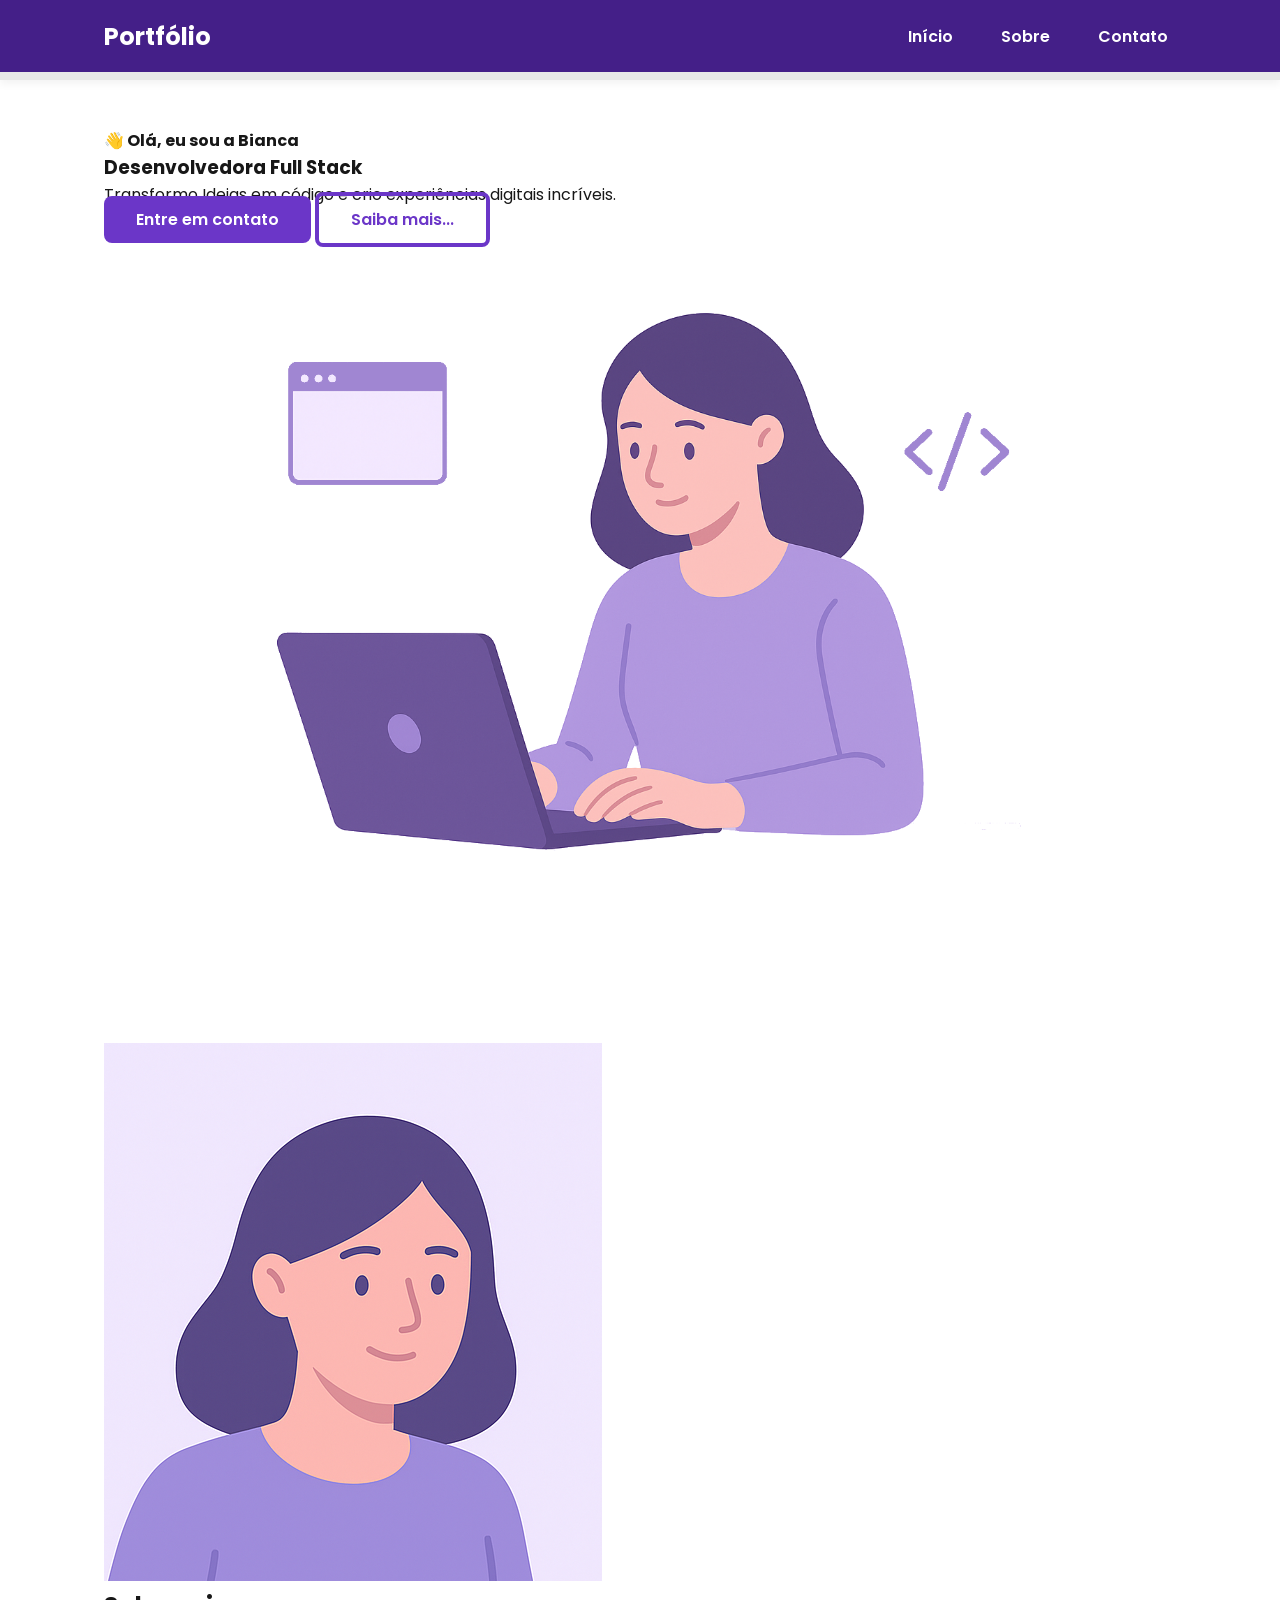
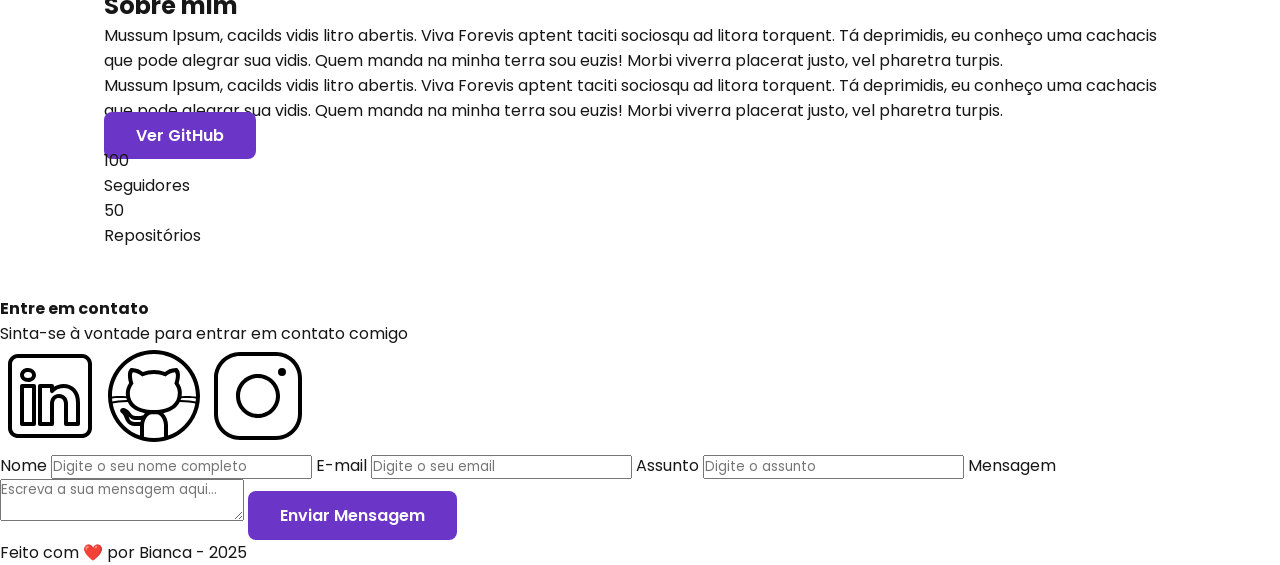
==== index.html @ 16241d45 ":sparkles: css" ====
<!DOCTYPE html>
<html lang="pt-br">
<head>  

    <!-- Servidores de Fontes do Google -->
    <link rel="preconnect" href="https://fonts.googleapis.com">
    <link rel="preconnect" href="https://fonts.gstatic.com" crossorigin>
 
    <!-- Fonte do Google - Poppins -->
    <link href="https://fonts.googleapis.com/css2?family=Poppins&display=swap" rel="stylesheet">

    <!-- Padrão do Caracteres -->
    <meta charset="UTF-8">
    <meta name="viewport" content="width=device-width, initial-scale=1.0">
    <!-- Meta tags Essenciais -->
    <meta name ="author" content="Bianca Silva">
    <meta name ="description" content="Portfólio de Bianca Silva, desenvolvedora Full Stack. Conheça meus projetos e entre em contato!">
    <!-- Para fazer otimização da busca pelo index (1° página) e depois segue para as demais (subpáginas) -->
    <meta name="robots" content="index, follow"> 
    <!-- Ícone do lado do nome do site (URL) -->
    <link rel="icon" type="image/svg+xml" href="./assets/img/favicon.svg">

    <!-- Link para o arquivo CSS -->
    <link rel="stylesheet" href="./assets/css/styles.css">

    <!-- Título da página -->
    <title>Portfólio da Bianca</title>
</head>
<body>
    <!-- Navbar - Menu -->
    <!-- Duas classes para serem posteriormente configuradas -->
    <header class="flex menu_container">
        <!-- Parte interna do menu -->
        <article class="menu_content">
            <div id="titulo">
                <!-- Para quando clicar, volte no início do site, "a" é para links -->
                <a href="#">Portfólio</a>    
            </div>

            <!-- Barra de Navegador -->
            <nav>
                <ul class="flex menu_list">
                    <!-- Para que parte vai passar, hero, primeira página/coisa que aparece no site -->
                    <li><a href="#hero">Início</a></li>
                    <li><a href="#about">Sobre</a></li>
                    <li><a href="#contact">Contato</a></li>
                </ul>
            </nav>
        </article>
    </header>

    <!-- Área Principal do Site -->
    <main>
        <section id="hero" class="hero_container">

            <article class="hero_content">
                <h4>👋 Olá, eu sou a Bianca</h4>
                <h1>Desenvolvedora Full Stack</h1>
                <p>Transformo Ideias em código e crio experiências digitais incríveis.</p>
                <div class="hero_buttons">
                    <!-- # faz "referência à" -->
                    <a href="#contact" class="botao">Entre em contato</a>
                    <!-- Botão sem preenchimento -->
                    <a href="#about" class="botao-outline">Saiba mais...</a>
                </div>
            </article>
            <figure class="hero_image">
                <!-- Texto alternativo caso a imagem não esteja aparecendo - "alt=""" -->
                <img 
                    src="./assets/img/dev_woman.svg" 
                    alt="Ilustração de uma desenvolvedora trabalhando em um laptop."
                    class="ilustracao float-animation">
            </figure>
        </section>
    
        <section id="about" class="about_container">
            <figure class="about_image">
                <!-- Texto alternativo caso a imagem não esteja aparecendo - "alt=""" -->
                <img 
                    src="./assets/img/avatar_dev_woman.svg" 
                    alt="Foto da pessoa desenvolvedora.">
            </figure>

            <article class="about_content">
                <h2>Sobre mim</h2>
                <p>Mussum Ipsum, cacilds vidis litro abertis.  Viva Forevis aptent taciti sociosqu ad litora torquent. Tá deprimidis, eu conheço uma cachacis que pode alegrar sua vidis. Quem manda na minha terra sou euzis! Morbi viverra placerat justo, vel pharetra turpis.</p>
                <p>Mussum Ipsum, cacilds vidis litro abertis.  Viva Forevis aptent taciti sociosqu ad litora torquent. Tá deprimidis, eu conheço uma cachacis que pode alegrar sua vidis. Quem manda na minha terra sou euzis! Morbi viverra placerat justo, vel pharetra turpis.</p>
            
                <div class="about_stats">
                    <!-- # pois trará direto do github posteriormente -->
                    <!-- _blank - abrir numa nova aba -->
                    <a href="#" target="_blank" class="botao">Ver GitHub</a>
                    <div class="stat-item">
                        <p class="stat-number">100</p> 
                        <p class="stat-label">Seguidores</p>   
                    </div>
                    <div class="stat-item">
                        <p class="stat-number">50</p> 
                        <p class="stat-label">Repositórios</p>   
                    </div>
                </div>
            </article>
        </section>

        <section id="contact">
            <article class="contact_info">
                <h4>Entre em contato</h4>
                <p>Sinta-se à vontade para entrar em contato comigo</p>
                <div class="social_container">
                    <a href="#" target="_blank" class="social_icon">
                        <img 
                            src="./assets/img/linkedin.svg"
                            alt="Link para o LinkedIn"
                        >
                    </a>
                        <a href="#" target="_blank" class="social_icon">
                        <img 
                            src="./assets/img/github.svg"
                            alt="Link para o GitHub"
                        >
                    </a>
                        <a href="#" target="_blank" class="social_icon">
                        <img 
                            src="./assets/img/instagram.svg"
                            alt="Link para o Instagram"
                        >
                    </a>
                </div>
            </article>

            <form id="formulario">
                <!-- Título do input -->
                <label for="nome">Nome</label>
                <input id="nome" name="nome" type="text" placeholder="Digite o seu nome completo">
                <!-- Para exibir mensagem de erro, embaixo do input -->
                <span id="txtNome"></span>

                <label for="email">E-mail</label>
                <input id="email" name="email" type="email" placeholder="Digite o seu email">
                <span id="txtEmail"></span>

                <label for="assunto">Assunto</label>
                <input id="assunto" name="assunto" type="text" placeholder="Digite o assunto">
                <span id="txtAssunto"></span>

                <!-- Caixa de texto maior, para mais texto -->
                <!-- Tem como colocar atributos como col="" e rows="" para estabelecer o tanto de colunas e linhas, respectivamente -->
                <label for="mensagem">Mensagem</label>
                <textarea id="mensagem" name="mensagem" placeholder="Escreva a sua mensagem aqui..."></textarea>

                <button class="botao" type="submit">Enviar Mensagem</button>
            </form>
        </section>
    </main>

    <!-- Rodapé do Site -->
    <footer>
        Feito com ❤️ por Bianca - 2025
    </footer>
</body>
</html>
---- assets/css/styles.css ----
/* Configurar todas as regras do CSS */

/* Reset no navegador para começar estilização do zero */
*{
    margin: 0;
    padding: 0;
    box-sizing: border-box;  /* Respeitar o tamanho do navegador */
    /* Tirar o sublinhado dos links */
    text-decoration: none;
    outline: none;
    font-family: "Poppins", sans-serif; /* Sans-serif caso a poppins não funcione/esteja disponível */
}

/* Variáveis para cores e sombras */
:root {
    /* Cores */
    --purple-50:  #f4eaff; 
    --purple-100: #e9dcfa; 
    --purple-200: #cdb3f0; 
    --purple-300: #b186e5; 
    --purple-400: #9460db; 
    --purple-500: #6b36c8; 
    --purple-600: #5b2ca0; 
    --purple-700: #4c2177; 
    --purple-800: #441f88; 
    --purple-900: #2a0e4d; 
    --gray-100: #f5f5f5;
    --gray-200: #e8e8e8;
    --gray-400: #505861;
    --black-800: #171717;
    --white: #ffffff;
    --error: #e63946;
 
    /* Sombras */
    --shadow-sm: 0 0.25rem 0.5rem #0000000D;
    --shadow-md: 0 0.25rem 0.75rem #6B36C84D;
    --shadow-lg: 0 0.5rem 1.5rem #6B36C833;
    --shadow-focus: 0 0 0 0.25rem #6B36C81A;
}

/* Estilos globais */

/* Em tags */
html{
    scroll-behavior: smooth; /* Deixar a rolagem da tela mais soft */
}

body{
    display: flex;
    flex-direction: column; /* Direção da organização dos elementos */
    min-height: 100vh; /* Altura mínima do navegador, ocupar no mínimo 100% da view height */
    background-color: var(--white);
    color: var(--black-800); /* Cor das letras */
}

main{
    /* Permite escalabilidade, respeitando o tam do contêiner, cresça ou diminuia de acordo com o espaço disponível */
    flex: 1;
}

/* Alterar o Cursor de todos links e botões */
a, button{
    cursor: pointer;
}

/* Botões (classes) */
.botao,
.botao-outline{
    padding: 0.75rem 2rem;
    border-radius: 0.5rem; /* Arredondamento */
    font-size: 1rem;
    font-weight: 600; /* O quanto será negritada */ 
    text-align: center;
    transition: all 0.3s ease; /* Transiçaõ de cores no botão */
}

.botao{
    border: none;
    color: var(--white);
    background-color: var(--purple-500);
}

.botao:hover{
    background-color: var(--purple-800);
    box-shadow: var(--shadow-md);
    transform: translateY(0.25rem)
}

.botao-outline{
    border: 0.25rem solid var(--purple-500);
    color: var(--purple-500);
    background-color: transparent;
}

.botao-outline:hover{
    background-color: var(--purple-500);
    color: var(--white);
    box-shadow: var(--shadow-md);
    transform: translateY(0.25rem)
}

/* Menu */
.menu_container{
    position: sticky;
    top: 0;
    width: 100%;
    height: 5rem;
    background-color: var(--purple-800);
    border-bottom: 0.5rem solid var(--gray-200);
    box-shadow: var(--shadow-sm);
    z-index: 1000; /* Mantê-la sempre acima de todas outras */
}

.menu_content{
    display: flex;
    justify-content: space-between; /* Em relação à vertical */
    align-items: center;
    width: 70rem;
    height: 100%;
    padding: 0 1.5rem;
    margin: 0 auto;
}

/* Configurar link do box container */
.menu_container a{
    font-weight: 600;
    color: var(--white);
    transition: color 0.3s ease;
}

.menu_container a:hover{
    color: var(--purple-200);
}

/* Div do texto */
#titulo a{
    font-size: 1.5rem;
    font-weight: 700;
}

.menu_list{
    display: flex;
    list-style: none;
    gap: 2rem;
}

.menu_list a{
    padding: 0.5rem;
}

/* Seções - Estilos Comuns */

.hero_container,
.about_container,
.contact_container{
    max-width: 70rem;
    margin: 0 auto;
    padding: 3rem 1.5rem;
    scroll-margin-top: 6rem;
}

/* Seção Hero */

.hero_image{
    flex: 1;
    display: flex;
    justify-content: center;
    align-items: center;
}

.ilustracao{
    width: 100%;
    max-width: 100%;
    border-radius: 2rem;
}
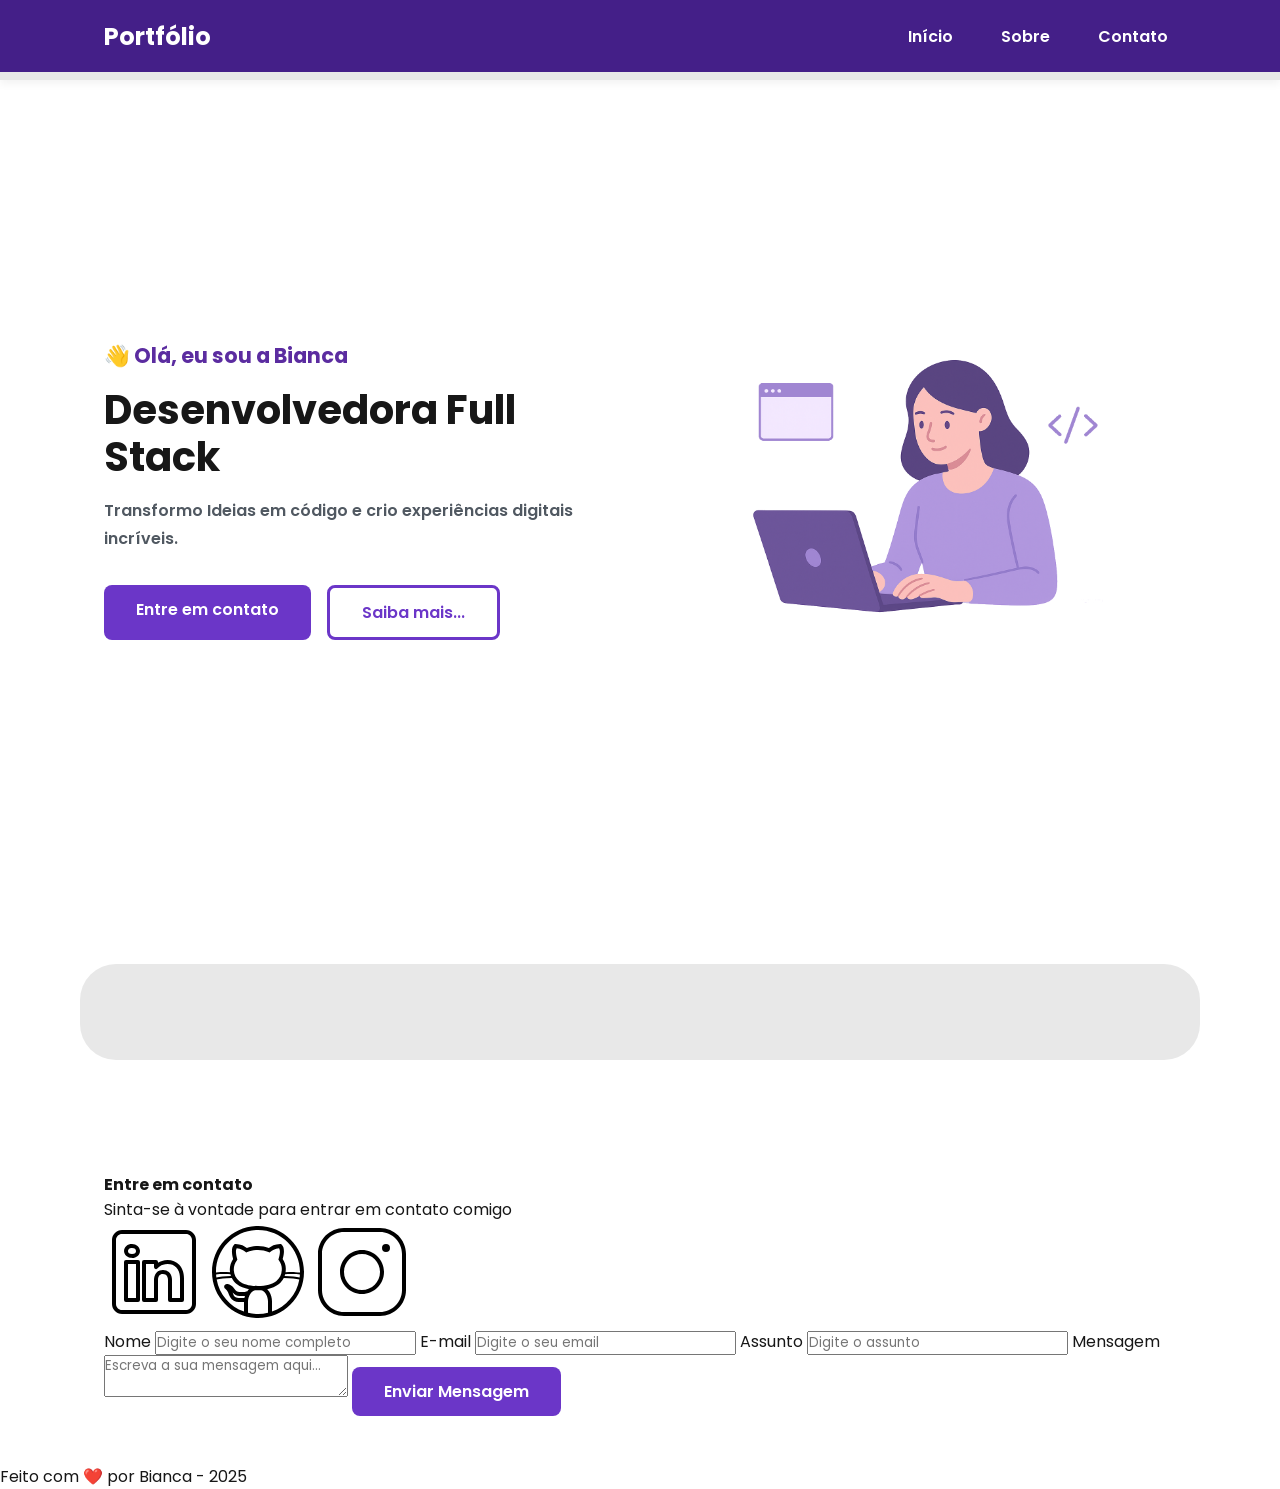
==== commit 47b337dc: ":sparkles: Edição CSS da seções Hero e About" ====
--- a/index.html
+++ b/index.html
@@ -74,35 +74,10 @@
         </section>
     
         <section id="about" class="about_container">
-            <figure class="about_image">
-                <!-- Texto alternativo caso a imagem não esteja aparecendo - "alt=""" -->
-                <img 
-                    src="./assets/img/avatar_dev_woman.svg" 
-                    alt="Foto da pessoa desenvolvedora.">
-            </figure>
 
-            <article class="about_content">
-                <h2>Sobre mim</h2>
-                <p>Mussum Ipsum, cacilds vidis litro abertis.  Viva Forevis aptent taciti sociosqu ad litora torquent. Tá deprimidis, eu conheço uma cachacis que pode alegrar sua vidis. Quem manda na minha terra sou euzis! Morbi viverra placerat justo, vel pharetra turpis.</p>
-                <p>Mussum Ipsum, cacilds vidis litro abertis.  Viva Forevis aptent taciti sociosqu ad litora torquent. Tá deprimidis, eu conheço uma cachacis que pode alegrar sua vidis. Quem manda na minha terra sou euzis! Morbi viverra placerat justo, vel pharetra turpis.</p>
-            
-                <div class="about_stats">
-                    <!-- # pois trará direto do github posteriormente -->
-                    <!-- _blank - abrir numa nova aba -->
-                    <a href="#" target="_blank" class="botao">Ver GitHub</a>
-                    <div class="stat-item">
-                        <p class="stat-number">100</p> 
-                        <p class="stat-label">Seguidores</p>   
-                    </div>
-                    <div class="stat-item">
-                        <p class="stat-number">50</p> 
-                        <p class="stat-label">Repositórios</p>   
-                    </div>
-                </div>
-            </article>
         </section>
 
-        <section id="contact">
+        <section id="contact" class="contact_container">
             <article class="contact_info">
                 <h4>Entre em contato</h4>
                 <p>Sinta-se à vontade para entrar em contato comigo</p>
@@ -157,5 +132,9 @@
     <footer>
         Feito com ❤️ por Bianca - 2025
     </footer>
+
+    <!-- Adicionar o Script do JS aqui, para entender que precisa desse arquivo para executar o código -->
+    <script src="./assets/js/scripts.js"></script>
+
 </body>
 </html>
--- a/assets/css/styles.css
+++ b/assets/css/styles.css
@@ -63,7 +63,7 @@
     cursor: pointer;
 }
 
-/* Botões (classes) */
+/* Botões (classes), mais gerais para ambos */
 .botao,
 .botao-outline{
     padding: 0.75rem 2rem;
@@ -71,23 +71,25 @@
     font-size: 1rem;
     font-weight: 600; /* O quanto será negritada */ 
     text-align: center;
-    transition: all 0.3s ease; /* Transiçaõ de cores no botão */
-}
-
+    transition: all 0.3s ease; /* Transição de cores no botão, ease é de forma mais tranquila */
+}
+
+/* Mais específicos do botão colorido */
 .botao{
     border: none;
     color: var(--white);
     background-color: var(--purple-500);
 }
 
+/* Pseudoclasse para quando há efeitos */
 .botao:hover{
     background-color: var(--purple-800);
     box-shadow: var(--shadow-md);
-    transform: translateY(0.25rem)
+    transform: translateY(0.25rem) /* Para o botão mexer quando passar em cima */
 }
 
 .botao-outline{
-    border: 0.25rem solid var(--purple-500);
+    border: 0.20rem solid var(--purple-500);
     color: var(--purple-500);
     background-color: transparent;
 }
@@ -96,14 +98,14 @@
     background-color: var(--purple-500);
     color: var(--white);
     box-shadow: var(--shadow-md);
-    transform: translateY(0.25rem)
+    transform: translateY(0.25rem) /* Negativo vai para cima e positivo vai para baixo */
 }
 
 /* Menu */
 .menu_container{
-    position: sticky;
-    top: 0;
-    width: 100%;
+    position: sticky; /* Deixá-lo fixo */
+    top: 0; /* Deixá-lo fixo no topo */ 
+    width: 100%; /* Ocupação da área disponível */
     height: 5rem;
     background-color: var(--purple-800);
     border-bottom: 0.5rem solid var(--gray-200);
@@ -161,6 +163,46 @@
 
 /* Seção Hero */
 
+.hero_container {
+    min-height: calc(100vh - 5rem);
+    display: flex;
+    align-items: center;
+    gap: 4rem;
+}
+
+.hero_content{
+    display: flex;
+    flex: 1;
+    flex-direction: column;
+    gap: 1rem;
+}
+
+.hero_content h4{
+    color: var(--purple-600);
+    font-weight: 650;
+    font-size: 1.30rem;
+}
+
+.hero_content h1{
+    color: var(--black-800);
+    font-weight: 700;
+    font-size: 2.50rem;
+    line-height: 2.95rem;
+}
+
+.hero_content p{
+    color: var(--gray-400);
+    font-weight: 575;
+    font-size: 1rem;
+    line-height: 1.75rem;
+}
+
+.hero_buttons{
+    display: flex;
+    gap: 1rem;
+    margin-top: 1rem;
+}
+
 .hero_image{
     flex: 1;
     display: flex;
@@ -174,3 +216,76 @@
     border-radius: 2rem;
 }
 
+.about_container{
+    margin: 4rem auto;
+    display: flex;
+    align-items: center;
+    gap: 4rem;
+    background-color: var(--gray-200);
+    border-radius: 2.25rem;
+}
+
+.about_image{
+    flex: 0 0 17rem;
+}
+
+.about_image img{
+    width: 100%;
+    border: 0.20rem solid var(--purple-500);
+    border-radius: 50%;
+}
+
+.about_content h2{
+    font-size: 2.5rem;
+    color: var(--purple-600);
+    font-weight: 700;
+    margin-bottom: 1rem;
+}
+
+.about_content p{
+    font-size: 1rem;
+    color: var(--gray-400);
+    font-weight: 570;
+    line-height: 1.75rem;
+    text-align: justify;
+    margin-bottom: 1rem;
+}
+
+.about_stats {
+    display: flex;
+    gap: 2rem;
+    margin-top: 2rem;
+    align-items: center;
+}
+
+.about_stats .botao {
+    margin-right: auto;
+}
+
+.stat-item {
+    text-align: center;
+}
+
+.stats-wrapper {
+    display: flex;
+    flex-direction: row;
+    gap: 2rem;
+    margin-top: 2rem;
+}
+
+.stats-wrapper .stat-number {
+    font-size: 1.5rem;
+    font-weight: 700;
+    text-align: center;
+    color: var(--purple-500);
+    margin-bottom: 0;
+}
+
+.stats-wrapper .stat-label {
+    font-size: 0.75rem;
+    color: var(--gray-400);
+    text-align: center;
+    margin-bottom: 0;
+}
+
+/* Seção de Contato */
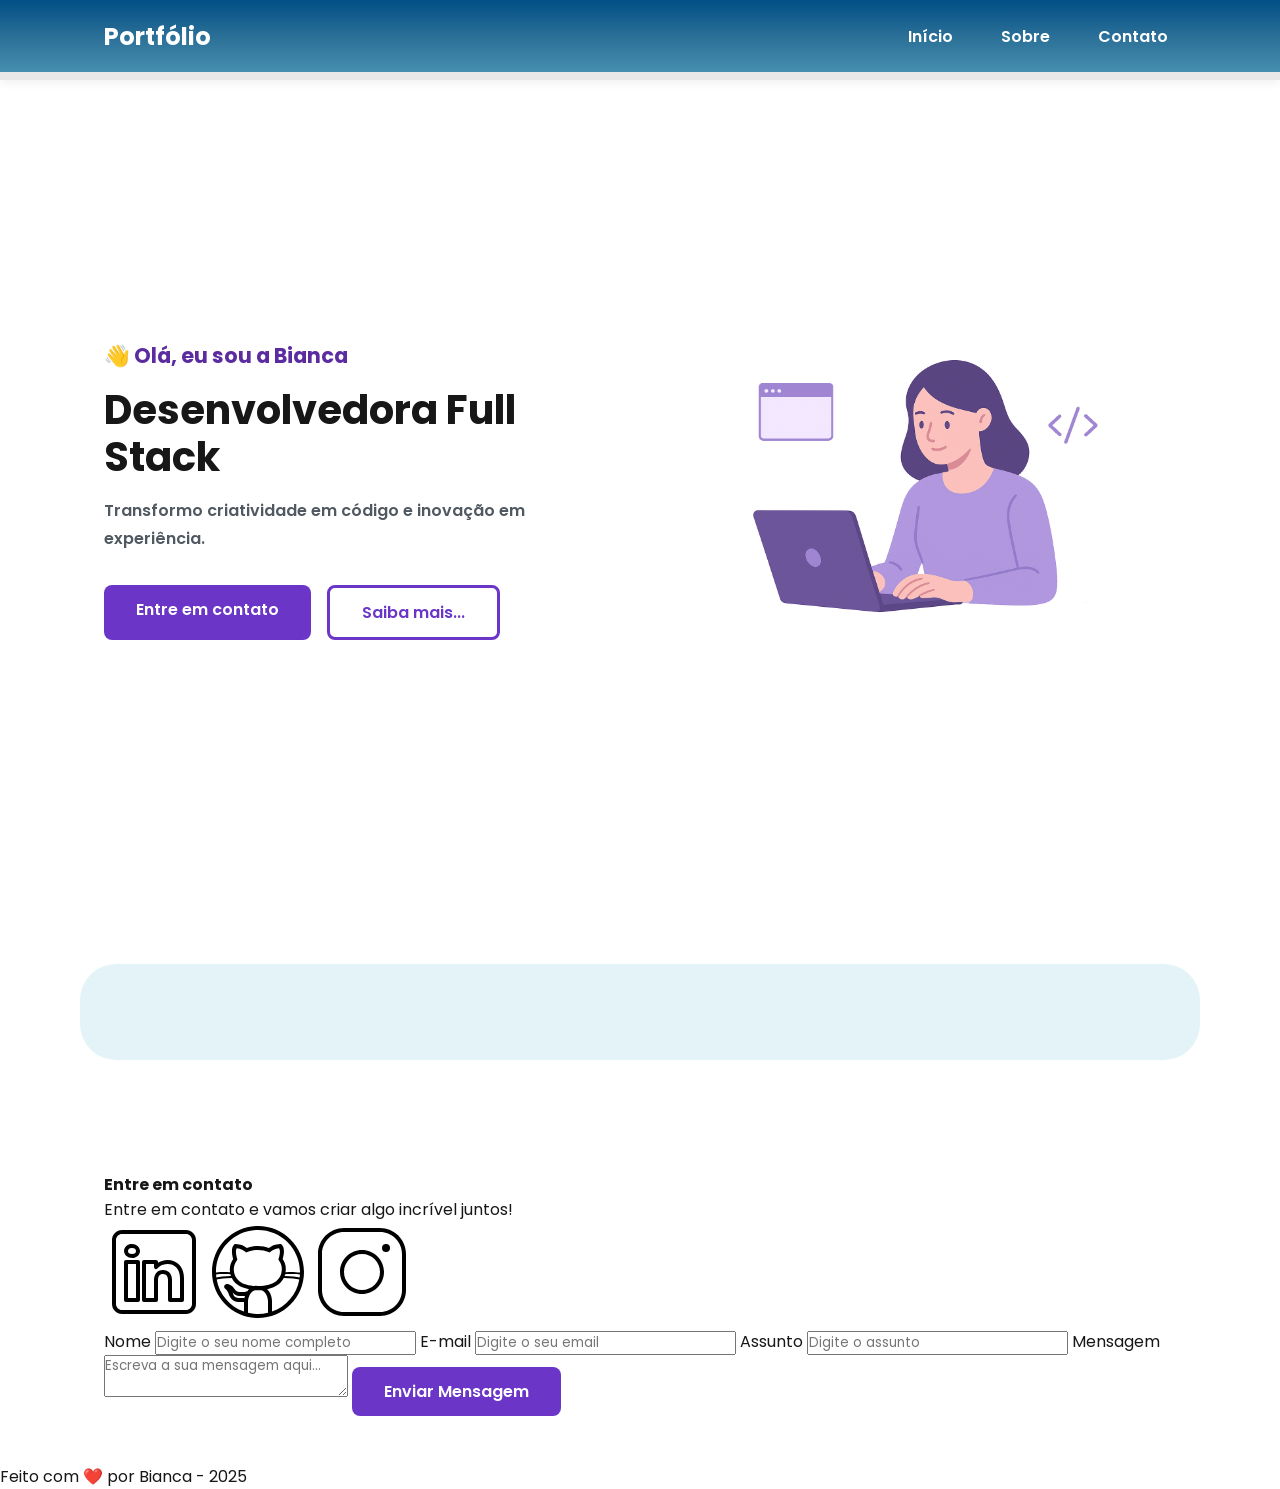
==== commit 90fc605d: "Edições" ====
--- a/index.html
+++ b/index.html
@@ -56,7 +56,7 @@
             <article class="hero_content">
                 <h4>👋 Olá, eu sou a Bianca</h4>
                 <h1>Desenvolvedora Full Stack</h1>
-                <p>Transformo Ideias em código e crio experiências digitais incríveis.</p>
+                <p>Transformo criatividade em código e inovação em experiência.</p>
                 <div class="hero_buttons">
                     <!-- # faz "referência à" -->
                     <a href="#contact" class="botao">Entre em contato</a>
@@ -80,7 +80,7 @@
         <section id="contact" class="contact_container">
             <article class="contact_info">
                 <h4>Entre em contato</h4>
-                <p>Sinta-se à vontade para entrar em contato comigo</p>
+                <p>Entre em contato e vamos criar algo incrível juntos!</p>
                 <div class="social_container">
                     <a href="#" target="_blank" class="social_icon">
                         <img 
--- a/assets/css/styles.css
+++ b/assets/css/styles.css
@@ -24,6 +24,16 @@
     --purple-700: #4c2177; 
     --purple-800: #441f88; 
     --purple-900: #2a0e4d; 
+    --prussian-blue: #012a4aff;
+    --indigo-dye: #013a63ff;
+    --indigo-dye-2: #01497cff;
+    --indigo-dye-3: #014f86ff;
+    --ucla-blue: #2a6f97ff;
+    --cerulean: #2c7da0ff;
+    --air-force-blue: #468fafff;
+    --air-superiority-blue: #61a5c2ff;
+    --sky-blue: #89c2d9ff;
+    --light-blue: rgb(228, 243, 248);
     --gray-100: #f5f5f5;
     --gray-200: #e8e8e8;
     --gray-400: #505861;
@@ -110,6 +120,7 @@
     background-color: var(--purple-800);
     border-bottom: 0.5rem solid var(--gray-200);
     box-shadow: var(--shadow-sm);
+    background: linear-gradient(to bottom, var(--indigo-dye-3), var(--ucla-blue), var(--air-force-blue));
     z-index: 1000; /* Mantê-la sempre acima de todas outras */
 }
 
@@ -221,7 +232,7 @@
     display: flex;
     align-items: center;
     gap: 4rem;
-    background-color: var(--gray-200);
+    background-color: var(--light-blue);
     border-radius: 2.25rem;
 }
 
@@ -231,13 +242,13 @@
 
 .about_image img{
     width: 100%;
-    border: 0.20rem solid var(--purple-500);
-    border-radius: 50%;
+    border: 0.20rem solid var(--indigo-dye-2);
+    border-radius: 15%;
 }
 
 .about_content h2{
     font-size: 2.5rem;
-    color: var(--purple-600);
+    color: var(--indigo-dye-2);
     font-weight: 700;
     margin-bottom: 1rem;
 }
@@ -277,7 +288,7 @@
     font-size: 1.5rem;
     font-weight: 700;
     text-align: center;
-    color: var(--purple-500);
+    color: var(--indigo-dye-3);
     margin-bottom: 0;
 }
 
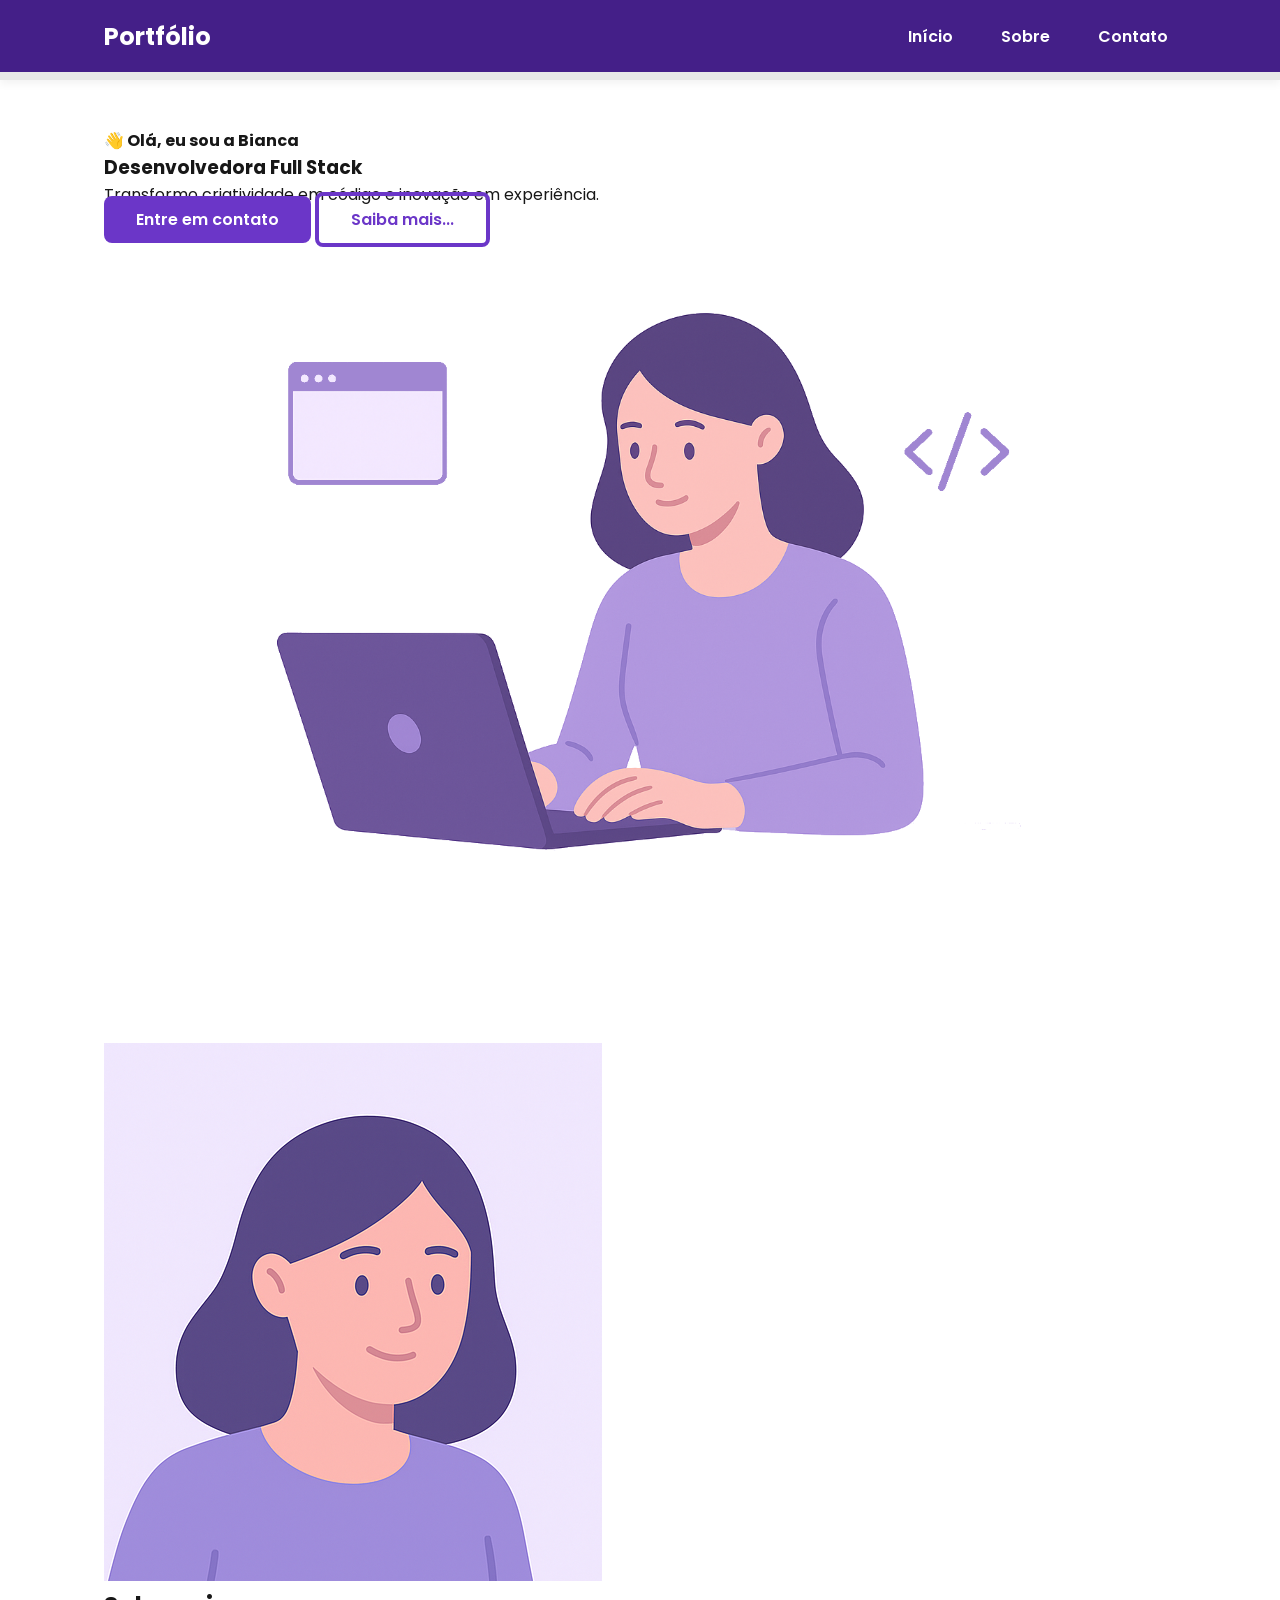
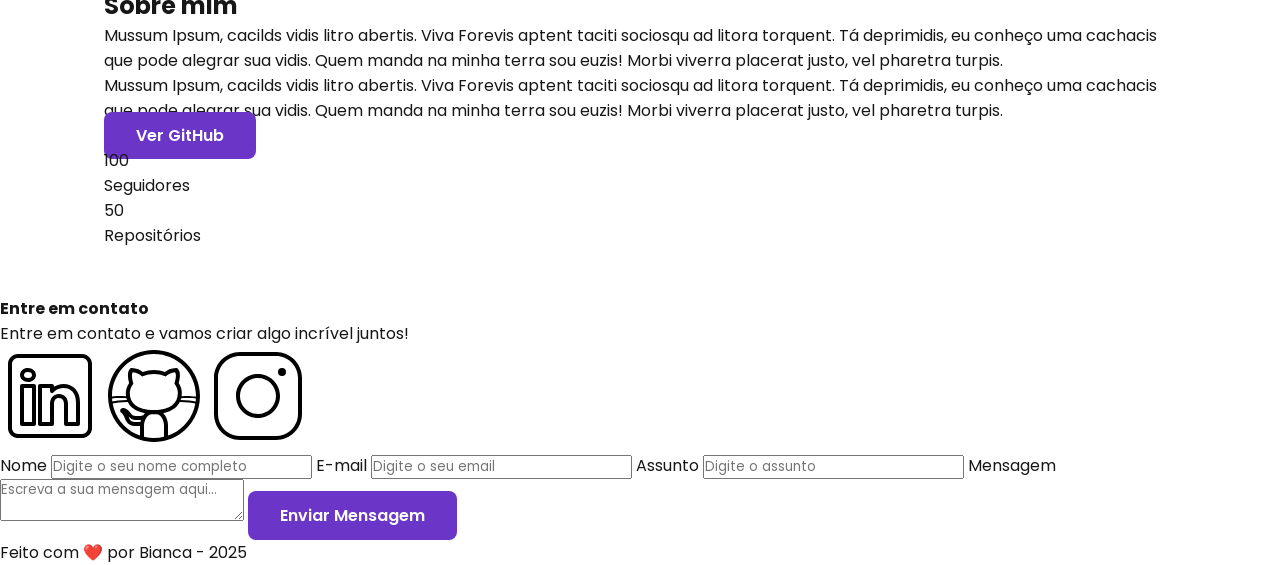
==== commit bc2a6a44: "Revert ":sparkles: Edição CSS da seções Hero e About" This reverts commit 47b337dc38b568818bebd4fc49" ====
--- a/index.html
+++ b/index.html
@@ -74,10 +74,35 @@
         </section>
     
         <section id="about" class="about_container">
+            <figure class="about_image">
+                <!-- Texto alternativo caso a imagem não esteja aparecendo - "alt=""" -->
+                <img 
+                    src="./assets/img/avatar_dev_woman.svg" 
+                    alt="Foto da pessoa desenvolvedora.">
+            </figure>
 
+            <article class="about_content">
+                <h2>Sobre mim</h2>
+                <p>Mussum Ipsum, cacilds vidis litro abertis.  Viva Forevis aptent taciti sociosqu ad litora torquent. Tá deprimidis, eu conheço uma cachacis que pode alegrar sua vidis. Quem manda na minha terra sou euzis! Morbi viverra placerat justo, vel pharetra turpis.</p>
+                <p>Mussum Ipsum, cacilds vidis litro abertis.  Viva Forevis aptent taciti sociosqu ad litora torquent. Tá deprimidis, eu conheço uma cachacis que pode alegrar sua vidis. Quem manda na minha terra sou euzis! Morbi viverra placerat justo, vel pharetra turpis.</p>
+            
+                <div class="about_stats">
+                    <!-- # pois trará direto do github posteriormente -->
+                    <!-- _blank - abrir numa nova aba -->
+                    <a href="#" target="_blank" class="botao">Ver GitHub</a>
+                    <div class="stat-item">
+                        <p class="stat-number">100</p> 
+                        <p class="stat-label">Seguidores</p>   
+                    </div>
+                    <div class="stat-item">
+                        <p class="stat-number">50</p> 
+                        <p class="stat-label">Repositórios</p>   
+                    </div>
+                </div>
+            </article>
         </section>
 
-        <section id="contact" class="contact_container">
+        <section id="contact">
             <article class="contact_info">
                 <h4>Entre em contato</h4>
                 <p>Entre em contato e vamos criar algo incrível juntos!</p>
@@ -132,9 +157,5 @@
     <footer>
         Feito com ❤️ por Bianca - 2025
     </footer>
-
-    <!-- Adicionar o Script do JS aqui, para entender que precisa desse arquivo para executar o código -->
-    <script src="./assets/js/scripts.js"></script>
-
 </body>
 </html>
--- a/assets/css/styles.css
+++ b/assets/css/styles.css
@@ -24,16 +24,6 @@
     --purple-700: #4c2177; 
     --purple-800: #441f88; 
     --purple-900: #2a0e4d; 
-    --prussian-blue: #012a4aff;
-    --indigo-dye: #013a63ff;
-    --indigo-dye-2: #01497cff;
-    --indigo-dye-3: #014f86ff;
-    --ucla-blue: #2a6f97ff;
-    --cerulean: #2c7da0ff;
-    --air-force-blue: #468fafff;
-    --air-superiority-blue: #61a5c2ff;
-    --sky-blue: #89c2d9ff;
-    --light-blue: rgb(228, 243, 248);
     --gray-100: #f5f5f5;
     --gray-200: #e8e8e8;
     --gray-400: #505861;
@@ -73,7 +63,7 @@
     cursor: pointer;
 }
 
-/* Botões (classes), mais gerais para ambos */
+/* Botões (classes) */
 .botao,
 .botao-outline{
     padding: 0.75rem 2rem;
@@ -81,25 +71,23 @@
     font-size: 1rem;
     font-weight: 600; /* O quanto será negritada */ 
     text-align: center;
-    transition: all 0.3s ease; /* Transição de cores no botão, ease é de forma mais tranquila */
+    transition: all 0.3s ease; /* Transiçaõ de cores no botão */
 }
 
-/* Mais específicos do botão colorido */
 .botao{
     border: none;
     color: var(--white);
     background-color: var(--purple-500);
 }
 
-/* Pseudoclasse para quando há efeitos */
 .botao:hover{
     background-color: var(--purple-800);
     box-shadow: var(--shadow-md);
-    transform: translateY(0.25rem) /* Para o botão mexer quando passar em cima */
+    transform: translateY(0.25rem)
 }
 
 .botao-outline{
-    border: 0.20rem solid var(--purple-500);
+    border: 0.25rem solid var(--purple-500);
     color: var(--purple-500);
     background-color: transparent;
 }
@@ -108,19 +96,18 @@
     background-color: var(--purple-500);
     color: var(--white);
     box-shadow: var(--shadow-md);
-    transform: translateY(0.25rem) /* Negativo vai para cima e positivo vai para baixo */
+    transform: translateY(0.25rem)
 }
 
 /* Menu */
 .menu_container{
-    position: sticky; /* Deixá-lo fixo */
-    top: 0; /* Deixá-lo fixo no topo */ 
-    width: 100%; /* Ocupação da área disponível */
+    position: sticky;
+    top: 0;
+    width: 100%;
     height: 5rem;
     background-color: var(--purple-800);
     border-bottom: 0.5rem solid var(--gray-200);
     box-shadow: var(--shadow-sm);
-    background: linear-gradient(to bottom, var(--indigo-dye-3), var(--ucla-blue), var(--air-force-blue));
     z-index: 1000; /* Mantê-la sempre acima de todas outras */
 }
 
@@ -174,46 +161,6 @@
 
 /* Seção Hero */
 
-.hero_container {
-    min-height: calc(100vh - 5rem);
-    display: flex;
-    align-items: center;
-    gap: 4rem;
-}
-
-.hero_content{
-    display: flex;
-    flex: 1;
-    flex-direction: column;
-    gap: 1rem;
-}
-
-.hero_content h4{
-    color: var(--purple-600);
-    font-weight: 650;
-    font-size: 1.30rem;
-}
-
-.hero_content h1{
-    color: var(--black-800);
-    font-weight: 700;
-    font-size: 2.50rem;
-    line-height: 2.95rem;
-}
-
-.hero_content p{
-    color: var(--gray-400);
-    font-weight: 575;
-    font-size: 1rem;
-    line-height: 1.75rem;
-}
-
-.hero_buttons{
-    display: flex;
-    gap: 1rem;
-    margin-top: 1rem;
-}
-
 .hero_image{
     flex: 1;
     display: flex;
@@ -227,76 +174,3 @@
     border-radius: 2rem;
 }
 
-.about_container{
-    margin: 4rem auto;
-    display: flex;
-    align-items: center;
-    gap: 4rem;
-    background-color: var(--light-blue);
-    border-radius: 2.25rem;
-}
-
-.about_image{
-    flex: 0 0 17rem;
-}
-
-.about_image img{
-    width: 100%;
-    border: 0.20rem solid var(--indigo-dye-2);
-    border-radius: 15%;
-}
-
-.about_content h2{
-    font-size: 2.5rem;
-    color: var(--indigo-dye-2);
-    font-weight: 700;
-    margin-bottom: 1rem;
-}
-
-.about_content p{
-    font-size: 1rem;
-    color: var(--gray-400);
-    font-weight: 570;
-    line-height: 1.75rem;
-    text-align: justify;
-    margin-bottom: 1rem;
-}
-
-.about_stats {
-    display: flex;
-    gap: 2rem;
-    margin-top: 2rem;
-    align-items: center;
-}
-
-.about_stats .botao {
-    margin-right: auto;
-}
-
-.stat-item {
-    text-align: center;
-}
-
-.stats-wrapper {
-    display: flex;
-    flex-direction: row;
-    gap: 2rem;
-    margin-top: 2rem;
-}
-
-.stats-wrapper .stat-number {
-    font-size: 1.5rem;
-    font-weight: 700;
-    text-align: center;
-    color: var(--indigo-dye-3);
-    margin-bottom: 0;
-}
-
-.stats-wrapper .stat-label {
-    font-size: 0.75rem;
-    color: var(--gray-400);
-    text-align: center;
-    margin-bottom: 0;
-}
-
-/* Seção de Contato */
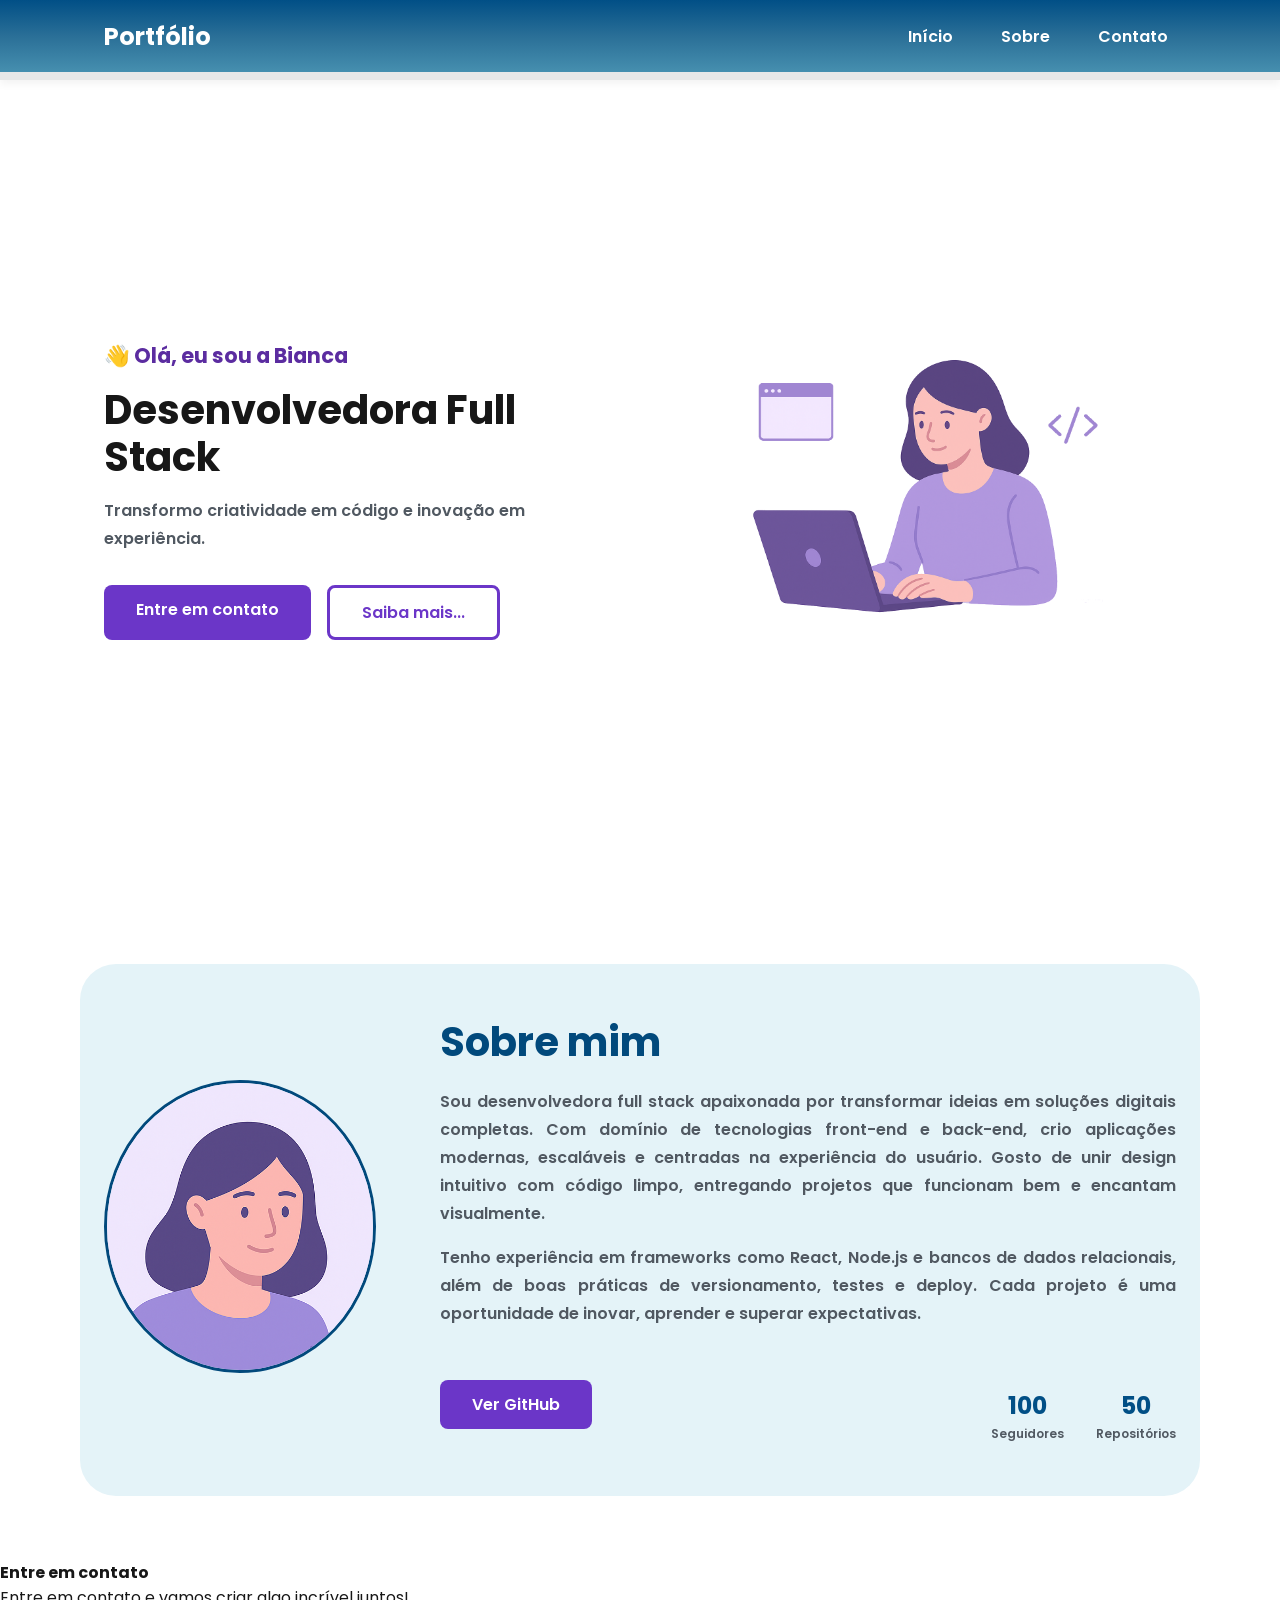
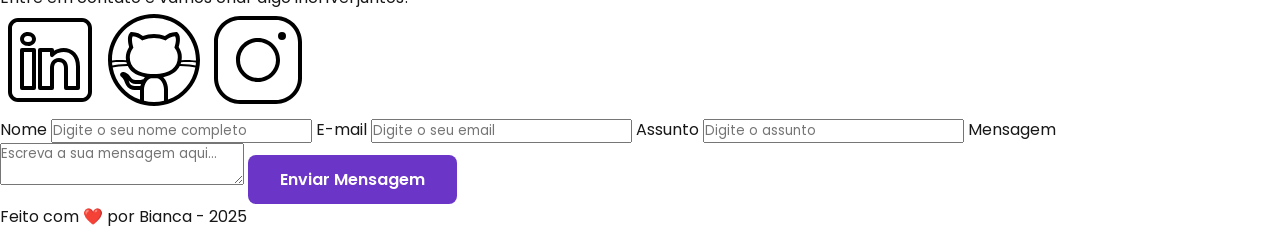
==== commit f1c2c615: ":sparkles: Alterações no CSS de seções Hero e About" ====
--- a/index.html
+++ b/index.html
@@ -74,31 +74,38 @@
         </section>
     
         <section id="about" class="about_container">
+            <!-- FOTO DO PERFIL -->
             <figure class="about_image">
-                <!-- Texto alternativo caso a imagem não esteja aparecendo - "alt=""" -->
-                <img 
-                    src="./assets/img/avatar_dev_woman.svg" 
-                    alt="Foto da pessoa desenvolvedora.">
+                <img
+                    src="./assets/img/avatar_dev_woman.svg"
+                    alt="Foto da pessoa desenvolvedora."
+                >
             </figure>
-
+ 
+            <!-- CONTEÚDO DO PERFIL -->
             <article class="about_content">
+ 
                 <h2>Sobre mim</h2>
-                <p>Mussum Ipsum, cacilds vidis litro abertis.  Viva Forevis aptent taciti sociosqu ad litora torquent. Tá deprimidis, eu conheço uma cachacis que pode alegrar sua vidis. Quem manda na minha terra sou euzis! Morbi viverra placerat justo, vel pharetra turpis.</p>
-                <p>Mussum Ipsum, cacilds vidis litro abertis.  Viva Forevis aptent taciti sociosqu ad litora torquent. Tá deprimidis, eu conheço uma cachacis que pode alegrar sua vidis. Quem manda na minha terra sou euzis! Morbi viverra placerat justo, vel pharetra turpis.</p>
-            
-                <div class="about_stats">
-                    <!-- # pois trará direto do github posteriormente -->
-                    <!-- _blank - abrir numa nova aba -->
+                <p>Sou desenvolvedora full stack apaixonada por transformar ideias em soluções digitais completas. Com domínio de tecnologias front-end e back-end, crio aplicações modernas, escaláveis e centradas na experiência do usuário. Gosto de unir design intuitivo com código limpo, entregando projetos que funcionam bem e encantam visualmente.</p>
+                <p>Tenho experiência em frameworks como React, Node.js e bancos de dados relacionais, além de boas práticas de versionamento, testes e deploy. Cada projeto é uma oportunidade de inovar, aprender e superar expectativas.</p>
+ 
+                <div id = "button" class="about_stats">
                     <a href="#" target="_blank" class="botao">Ver GitHub</a>
-                    <div class="stat-item">
-                        <p class="stat-number">100</p> 
-                        <p class="stat-label">Seguidores</p>   
+                   
+                    <!-- Faltou esta div para alinhar os cards -->
+                    <div class="stats-wrapper">
+                        <div class="stat-item">
+                            <p class="stat-number">100</p>
+                            <p class="stat-label">Seguidores</p>
+                        </div>
+                        <div class="stat-item">
+                            <p class="stat-number">50</p>
+                            <p class="stat-label">Repositórios</p>
+                        </div>
                     </div>
-                    <div class="stat-item">
-                        <p class="stat-number">50</p> 
-                        <p class="stat-label">Repositórios</p>   
-                    </div>
+ 
                 </div>
+            </article>
             </article>
         </section>
 
--- a/assets/css/styles.css
+++ b/assets/css/styles.css
@@ -24,6 +24,16 @@
     --purple-700: #4c2177; 
     --purple-800: #441f88; 
     --purple-900: #2a0e4d; 
+    --prussian-blue: #012a4aff;
+    --indigo-dye: #013a63ff;
+    --indigo-dye-2: #01497cff;
+    --indigo-dye-3: #014f86ff;
+    --ucla-blue: #2a6f97ff;
+    --cerulean: #2c7da0ff;
+    --air-force-blue: #468fafff;
+    --air-superiority-blue: #61a5c2ff;
+    --sky-blue: #89c2d9ff;
+    --light-blue: rgb(228, 243, 248);
     --gray-100: #f5f5f5;
     --gray-200: #e8e8e8;
     --gray-400: #505861;
@@ -63,7 +73,7 @@
     cursor: pointer;
 }
 
-/* Botões (classes) */
+/* Botões (classes), mais gerais para ambos */
 .botao,
 .botao-outline{
     padding: 0.75rem 2rem;
@@ -71,23 +81,25 @@
     font-size: 1rem;
     font-weight: 600; /* O quanto será negritada */ 
     text-align: center;
-    transition: all 0.3s ease; /* Transiçaõ de cores no botão */
-}
-
+    transition: all 0.3s ease; /* Transição de cores no botão, ease é de forma mais tranquila */
+}
+
+/* Mais específicos do botão colorido */
 .botao{
     border: none;
     color: var(--white);
     background-color: var(--purple-500);
 }
 
+/* Pseudoclasse para quando há efeitos */
 .botao:hover{
     background-color: var(--purple-800);
     box-shadow: var(--shadow-md);
-    transform: translateY(0.25rem)
+    transform: translateY(0.25rem) /* Para o botão mexer quando passar em cima */
 }
 
 .botao-outline{
-    border: 0.25rem solid var(--purple-500);
+    border: 0.20rem solid var(--purple-500);
     color: var(--purple-500);
     background-color: transparent;
 }
@@ -96,18 +108,19 @@
     background-color: var(--purple-500);
     color: var(--white);
     box-shadow: var(--shadow-md);
-    transform: translateY(0.25rem)
+    transform: translateY(0.25rem) /* Negativo vai para cima e positivo vai para baixo */
 }
 
 /* Menu */
 .menu_container{
-    position: sticky;
-    top: 0;
-    width: 100%;
+    position: sticky; /* Deixá-lo fixo */
+    top: 0; /* Deixá-lo fixo no topo */ 
+    width: 100%; /* Ocupação da área disponível */
     height: 5rem;
     background-color: var(--purple-800);
     border-bottom: 0.5rem solid var(--gray-200);
     box-shadow: var(--shadow-sm);
+    background: linear-gradient(to bottom, var(--indigo-dye-3), var(--ucla-blue), var(--air-force-blue));
     z-index: 1000; /* Mantê-la sempre acima de todas outras */
 }
 
@@ -161,6 +174,46 @@
 
 /* Seção Hero */
 
+.hero_container {
+    min-height: calc(100vh - 5rem);
+    display: flex;
+    align-items: center;
+    gap: 4rem;
+}
+
+.hero_content{
+    display: flex;
+    flex: 1;
+    flex-direction: column;
+    gap: 1rem;
+}
+
+.hero_content h4{
+    color: var(--purple-600);
+    font-weight: 650;
+    font-size: 1.30rem;
+}
+
+.hero_content h1{
+    color: var(--black-800);
+    font-weight: 700;
+    font-size: 2.50rem;
+    line-height: 2.95rem;
+}
+
+.hero_content p{
+    color: var(--gray-400);
+    font-weight: 575;
+    font-size: 1rem;
+    line-height: 1.75rem;
+}
+
+.hero_buttons{
+    display: flex;
+    gap: 1rem;
+    margin-top: 1rem;
+}
+
 .hero_image{
     flex: 1;
     display: flex;
@@ -174,3 +227,76 @@
     border-radius: 2rem;
 }
 
+.about_container{
+    margin: 4rem auto;
+    display: flex;
+    align-items: center;
+    gap: 4rem;
+    background-color: var(--light-blue);
+    border-radius: 2.25rem;
+}
+
+.about_image{
+    flex: 0 0 17rem;
+}
+
+.about_image img{
+    width: 100%;
+    border: 0.20rem solid var(--indigo-dye-2);
+    border-radius: 50%;
+}
+
+.about_content h2{
+    font-size: 2.5rem;
+    color: var(--indigo-dye-2);
+    font-weight: 700;
+    margin-bottom: 1rem;
+}
+
+.about_content p{
+    font-size: 1rem;
+    color: var(--gray-400);
+    font-weight: 570;
+    line-height: 1.75rem;
+    text-align: justify;
+    margin-bottom: 1rem;
+}
+
+.about_stats {
+    display: flex;
+    gap: 2rem;
+    margin-top: 2rem;
+    align-items: center;
+}
+
+.about_stats .botao {
+    margin-right: auto;
+}
+
+.stat-item {
+    text-align: center;
+}
+
+.stats-wrapper {
+    display: flex;
+    flex-direction: row;
+    gap: 2rem;
+    margin-top: 2rem;
+}
+
+.stats-wrapper .stat-number {
+    font-size: 1.5rem;
+    font-weight: 700;
+    text-align: center;
+    color: var(--indigo-dye-3);
+    margin-bottom: 0;
+}
+
+.stats-wrapper .stat-label {
+    font-size: 0.75rem;
+    color: var(--gray-400);
+    text-align: center;
+    margin-bottom: 0;
+}
+
+/* Seção de Contato */
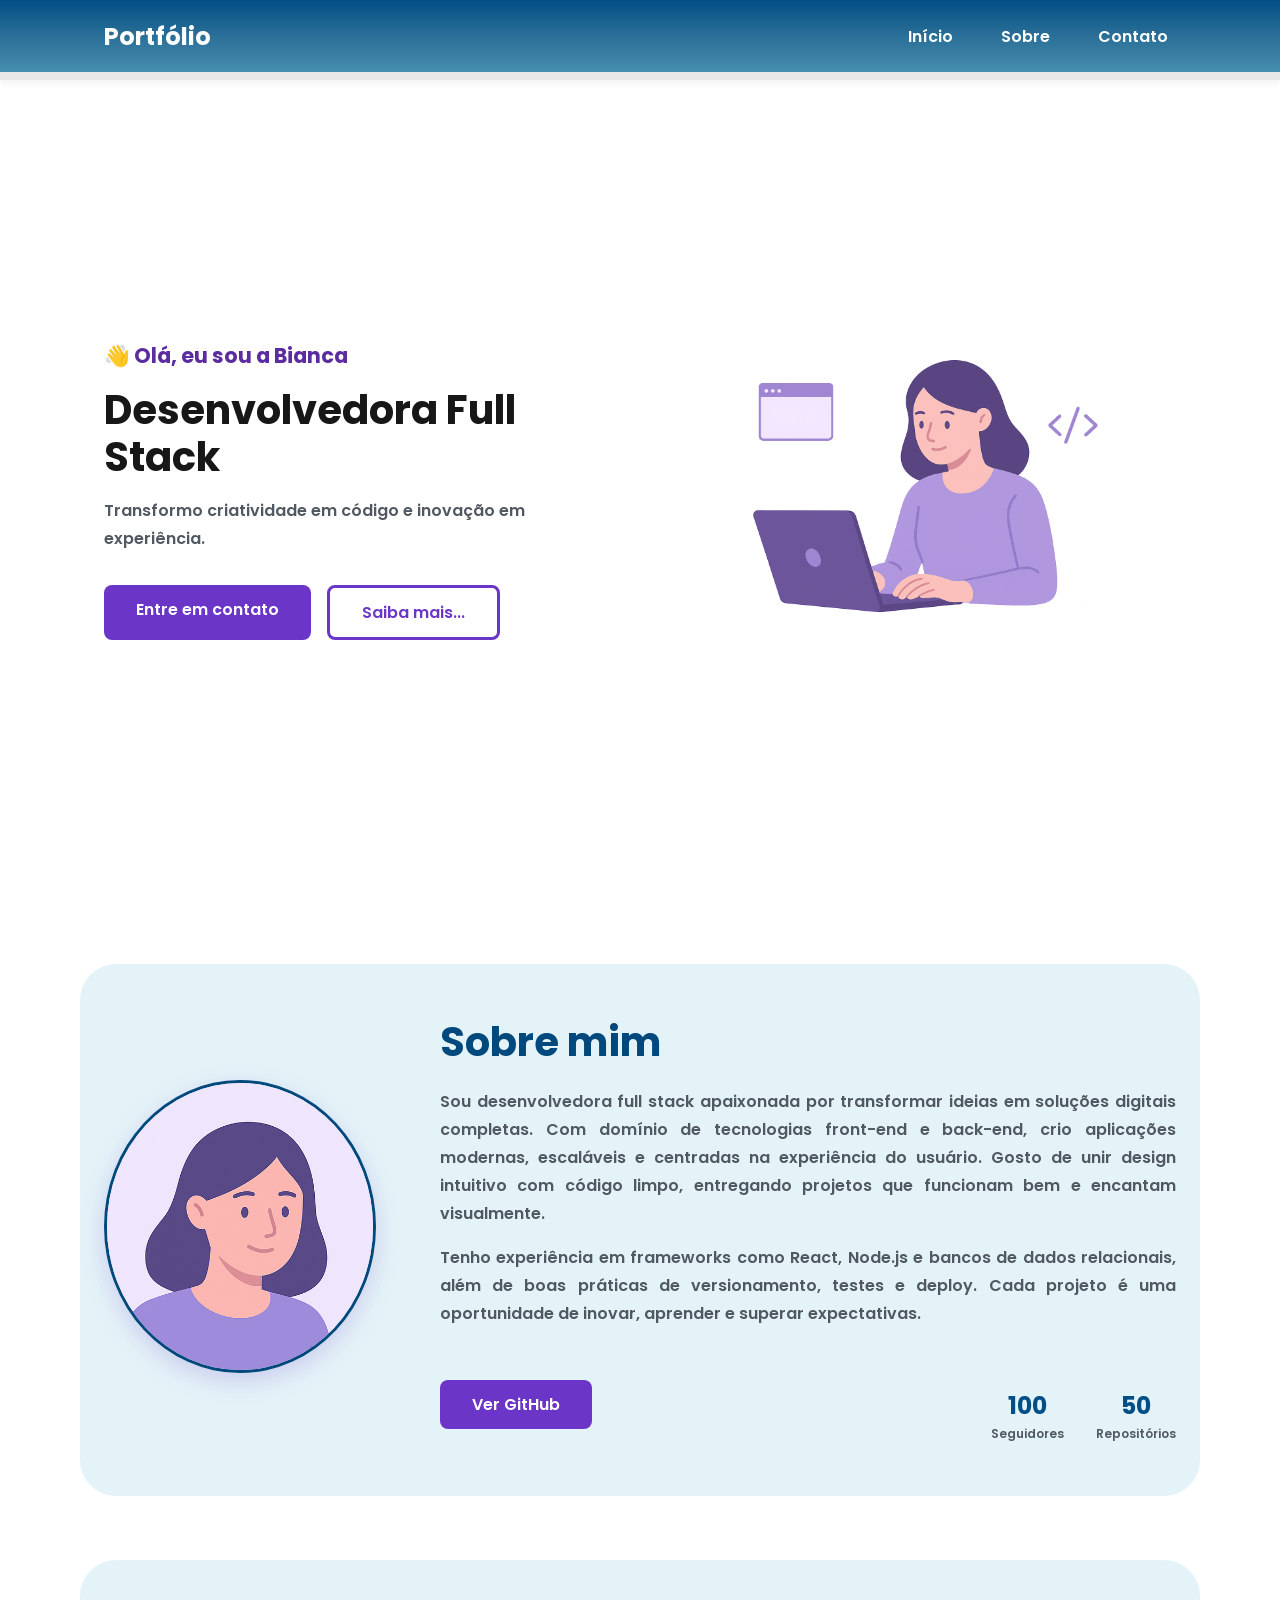
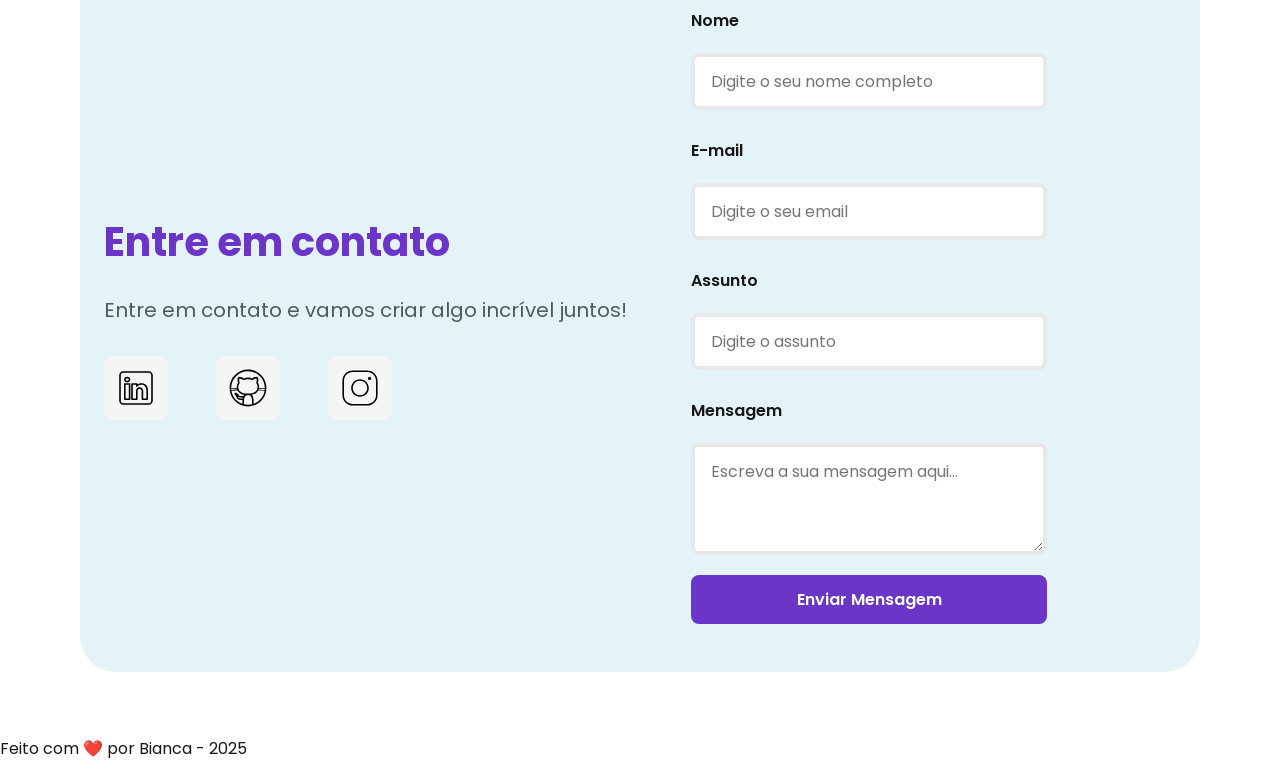
==== commit c3f835d7: ":sparkles: Edição da Seção Contato e outras edições" ====
--- a/index.html
+++ b/index.html
@@ -109,7 +109,8 @@
             </article>
         </section>
 
-        <section id="contact">
+        <!-- Seção de contato -->
+        <section id="about" class="about_container">
             <article class="contact_info">
                 <h4>Entre em contato</h4>
                 <p>Entre em contato e vamos criar algo incrível juntos!</p>
--- a/assets/css/styles.css
+++ b/assets/css/styles.css
@@ -175,7 +175,7 @@
 /* Seção Hero */
 
 .hero_container {
-    min-height: calc(100vh - 5rem);
+    min-height: calc(100vh - 5rem); /* cálculo mínimo é o tamanho total da tela - 5rem, para dar um espaço de respiro no topo */
     display: flex;
     align-items: center;
     gap: 4rem;
@@ -214,6 +214,7 @@
     margin-top: 1rem;
 }
 
+/* Caixa onde está a imagem */
 .hero_image{
     flex: 1;
     display: flex;
@@ -221,12 +222,36 @@
     align-items: center;
 }
 
+/* É a própria imagem */
 .ilustracao{
     width: 100%;
     max-width: 100%;
     border-radius: 2rem;
 }
 
+/* Animação que se chama 'float' - Especifica qual animação você deseja */
+@keyframes float{
+
+    0%,
+    100% {
+        transform: translateY(0);
+    }
+
+    /* Quando chegar à metade do tempo, quanto movimentará */
+    50%{
+        transform: translateY(-1.25rem);
+    }
+}
+
+/* Sem isso a animação não acontece na imagem, lembrando que 'float-animation' é a classe criada na imagem */
+.float-animation{
+    /* Para que a movimentação seja suave: ease-in-out e que a animação ocorra infinitamente */
+    /* nome tempo como tempo */
+    animation: float 3s ease-in-out infinite; /* Propriedade animation */
+    /* float é a ação especificada anteriormente */
+}
+
+/* Seção About */
 .about_container{
     margin: 4rem auto;
     display: flex;
@@ -236,6 +261,7 @@
     border-radius: 2.25rem;
 }
 
+/* Container da imagem */
 .about_image{
     flex: 0 0 17rem;
 }
@@ -244,6 +270,7 @@
     width: 100%;
     border: 0.20rem solid var(--indigo-dye-2);
     border-radius: 50%;
+    box-shadow: var(--shadow-lg);
 }
 
 .about_content h2{
@@ -299,4 +326,97 @@
     margin-bottom: 0;
 }
 
-/* Seção de Contato */+/* Seção de Contato */
+
+.contact_container{
+    display: grid;
+    grid-template-columns: 1fr 1fr;
+    margin: 4rem auto 2rem;
+    gap: 4rem;
+}
+
+.contact_info h4{
+    font-size: 2.5rem;
+    font-weight: 700;
+    margin-bottom: 1.5rem;
+    color: var(--purple-500);
+}
+
+.contact_info p{
+    font-size: 1.25rem;
+    line-height: 1.75rem;
+    color: var(--gray-400);
+    margin-bottom: 2rem;
+}
+
+.social_container{
+    display: flex;
+    gap: 3rem;
+}
+
+.social_icon{
+    width: 4rem;
+    height: 4rem;
+    padding: 0.75rem;
+    background-color: var(--gray-100);
+    border-radius: 0.5rem;
+    transition: all 0.3s ease;
+}
+
+.social_icon:hover{
+    background-color: var(--purple-600);
+    transform: translateY(-0.25rem);
+    box-shadow: var(--shadow-md);
+}
+
+.social_icon img{
+    width: 100%;
+    filter: brightness(0) saturate(100%);
+}
+
+.social_icon:hover img{
+    filter: brightness(0) invert(100%);
+}
+
+/* Seção do Formulário */
+
+form {
+    display: flex;
+    flex-direction: column;
+    gap: 1.25rem;
+}
+
+form label{
+    font-size: 1rem;
+    font-weight: 600;
+    color: var(--black-800);
+}
+
+form input,
+textarea{
+    width: 100%;
+    padding: 0.75rem 1rem;
+    border-radius: 0.5rem;
+    border: 0.25rem solid var(--gray-200);
+    font-size: 1rem;
+    background-color: var(--white);
+    transition: border-color 0.3s ease;
+}
+
+form input:focus,
+form textarea:focus{
+    border-color: var(--purple-500);
+    box-shadow: var(--shadow-focus);
+}
+
+form textarea{
+    resize: vertical;
+    min-height: 7rem;
+}
+
+form span{
+    font-size: 0.75rem;
+    color: var(--error);
+    margin-top: -0.75rem;
+    font-weight: 500;
+}
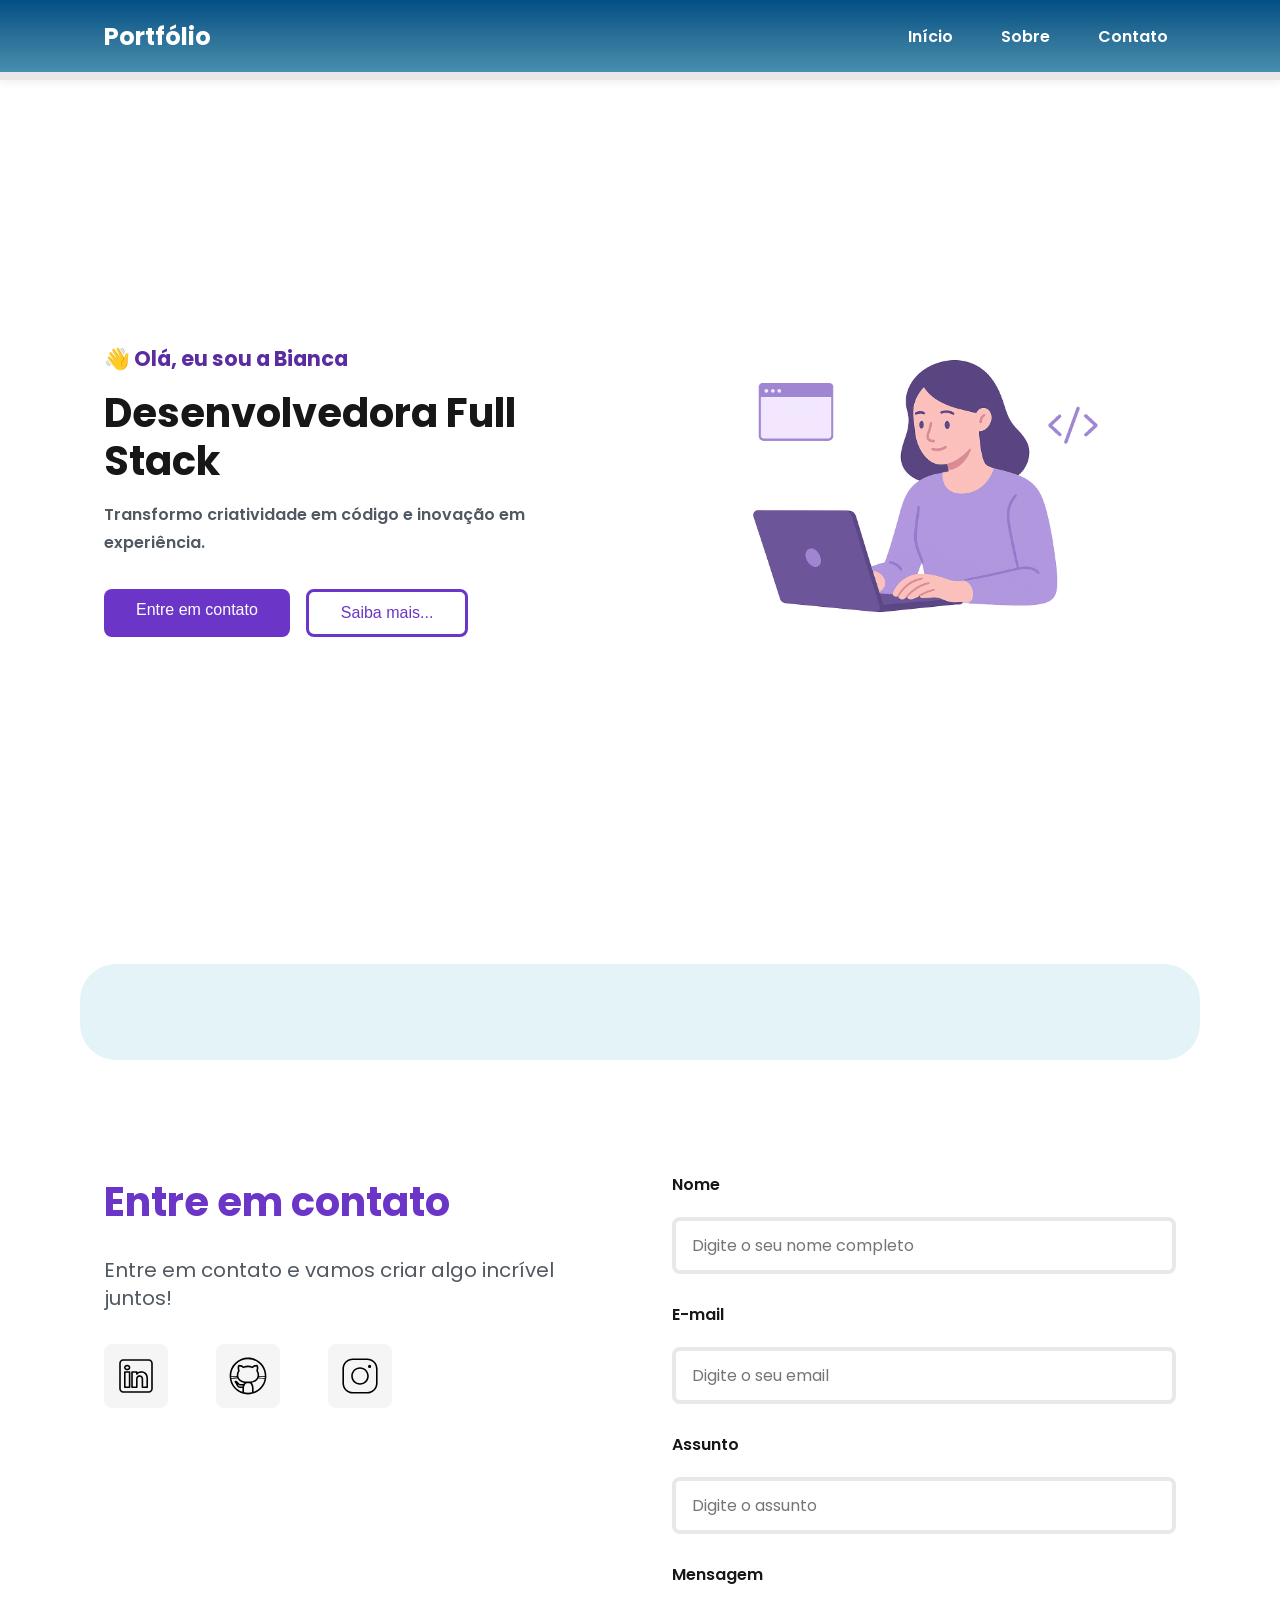
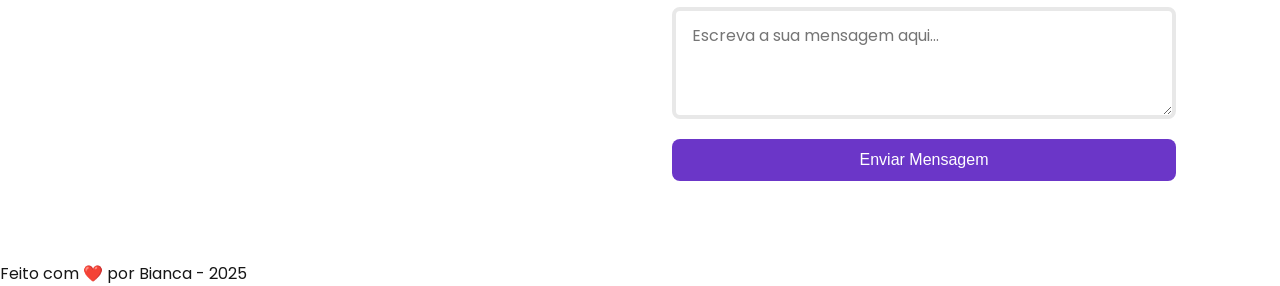
==== commit d920a82e: ":sparkles: Envio de Formulários e correções no CSS e HTML" ====
--- a/index.html
+++ b/index.html
@@ -74,43 +74,11 @@
         </section>
     
         <section id="about" class="about_container">
-            <!-- FOTO DO PERFIL -->
-            <figure class="about_image">
-                <img
-                    src="./assets/img/avatar_dev_woman.svg"
-                    alt="Foto da pessoa desenvolvedora."
-                >
-            </figure>
- 
-            <!-- CONTEÚDO DO PERFIL -->
-            <article class="about_content">
- 
-                <h2>Sobre mim</h2>
-                <p>Sou desenvolvedora full stack apaixonada por transformar ideias em soluções digitais completas. Com domínio de tecnologias front-end e back-end, crio aplicações modernas, escaláveis e centradas na experiência do usuário. Gosto de unir design intuitivo com código limpo, entregando projetos que funcionam bem e encantam visualmente.</p>
-                <p>Tenho experiência em frameworks como React, Node.js e bancos de dados relacionais, além de boas práticas de versionamento, testes e deploy. Cada projeto é uma oportunidade de inovar, aprender e superar expectativas.</p>
- 
-                <div id = "button" class="about_stats">
-                    <a href="#" target="_blank" class="botao">Ver GitHub</a>
-                   
-                    <!-- Faltou esta div para alinhar os cards -->
-                    <div class="stats-wrapper">
-                        <div class="stat-item">
-                            <p class="stat-number">100</p>
-                            <p class="stat-label">Seguidores</p>
-                        </div>
-                        <div class="stat-item">
-                            <p class="stat-number">50</p>
-                            <p class="stat-label">Repositórios</p>
-                        </div>
-                    </div>
- 
-                </div>
-            </article>
-            </article>
+            
         </section>
 
         <!-- Seção de contato -->
-        <section id="about" class="about_container">
+        <section id="contact" class="contact_container">
             <article class="contact_info">
                 <h4>Entre em contato</h4>
                 <p>Entre em contato e vamos criar algo incrível juntos!</p>
@@ -136,7 +104,13 @@
                 </div>
             </article>
 
-            <form id="formulario">
+            <!-- Seção de formulário -->
+            <form action="https://formsubmit.co/1f324e80ca6f8a4c90d74bcf4447c55d" method="POST" id="formulario">
+                
+                <!-- Campos ocultos no formulário -->
+                <input type="hidden" name="_next" value="http://127.0.0.1:5500/sucess.html">
+                <input type="hidden" name="_captcha" value="false"> <!-- Não exibir o captcha na hora de enviar e-mail -->
+                
                 <!-- Título do input -->
                 <label for="nome">Nome</label>
                 <input id="nome" name="nome" type="text" placeholder="Digite o seu nome completo">
@@ -165,5 +139,8 @@
     <footer>
         Feito com ❤️ por Bianca - 2025
     </footer>
+
+    <script src="./assets/js/scripts.js"></script>
+
 </body>
 </html>
--- a/assets/css/styles.css
+++ b/assets/css/styles.css
@@ -79,7 +79,7 @@
     padding: 0.75rem 2rem;
     border-radius: 0.5rem; /* Arredondamento */
     font-size: 1rem;
-    font-weight: 600; /* O quanto será negritada */ 
+    font-weight: 500; /* O quanto será negritada */ 
     text-align: center;
     transition: all 0.3s ease; /* Transição de cores no botão, ease é de forma mais tranquila */
 }
@@ -117,7 +117,6 @@
     top: 0; /* Deixá-lo fixo no topo */ 
     width: 100%; /* Ocupação da área disponível */
     height: 5rem;
-    background-color: var(--purple-800);
     border-bottom: 0.5rem solid var(--gray-200);
     box-shadow: var(--shadow-sm);
     background: linear-gradient(to bottom, var(--indigo-dye-3), var(--ucla-blue), var(--air-force-blue));
@@ -182,8 +181,8 @@
 }
 
 .hero_content{
-    display: flex;
     flex: 1;
+    display: flex;
     flex-direction: column;
     gap: 1rem;
 }
@@ -420,3 +419,62 @@
     margin-top: -0.75rem;
     font-weight: 500;
 }
+
+/* Página Sucess */
+.sucess_container {
+    display: flex;
+    flex-direction: column;
+    justify-content: center;
+    align-items: center;
+    width: 100%;
+    min-height: calc(100vh - 12.5rem);
+    padding: 3rem 1.5rem;
+}
+
+.sucess_content {
+    display: flex;
+    flex-direction: column;
+    align-items: center;
+    text-align: center;
+    gap: 1.5rem;
+    max-width: 37.5rem;
+}
+
+.sucess_icon {
+    width: 7.5rem;
+    height: 7.5rem;
+    background-color: rgb(108, 106, 212);
+    border-radius: 50%;
+    display: flex;
+    align-items: center;
+    justify-content: center;
+}
+
+.sucess_icon svg {
+    width: 3.75rem;
+    height: 3.75rem;
+    fill: var(--purple-500);
+}
+
+.sucess_icon {
+    filter: saturate(100%) 
+            invert(9%) 
+            sepia(57%) 
+            saturate(3044%) 
+            hue-rotate(255deg) 
+            brightness(89%) 
+            contrast(105%);
+}
+
+.sucess_content h1 {
+    font-size: 2.5rem;
+    font-weight: 700;
+    color: var(--purple-800);
+}
+
+.sucess_content h4 {
+    font-size: 1.25rem;
+    color: var(--gray-400);
+    line-height: 1.875rem;
+}
+
